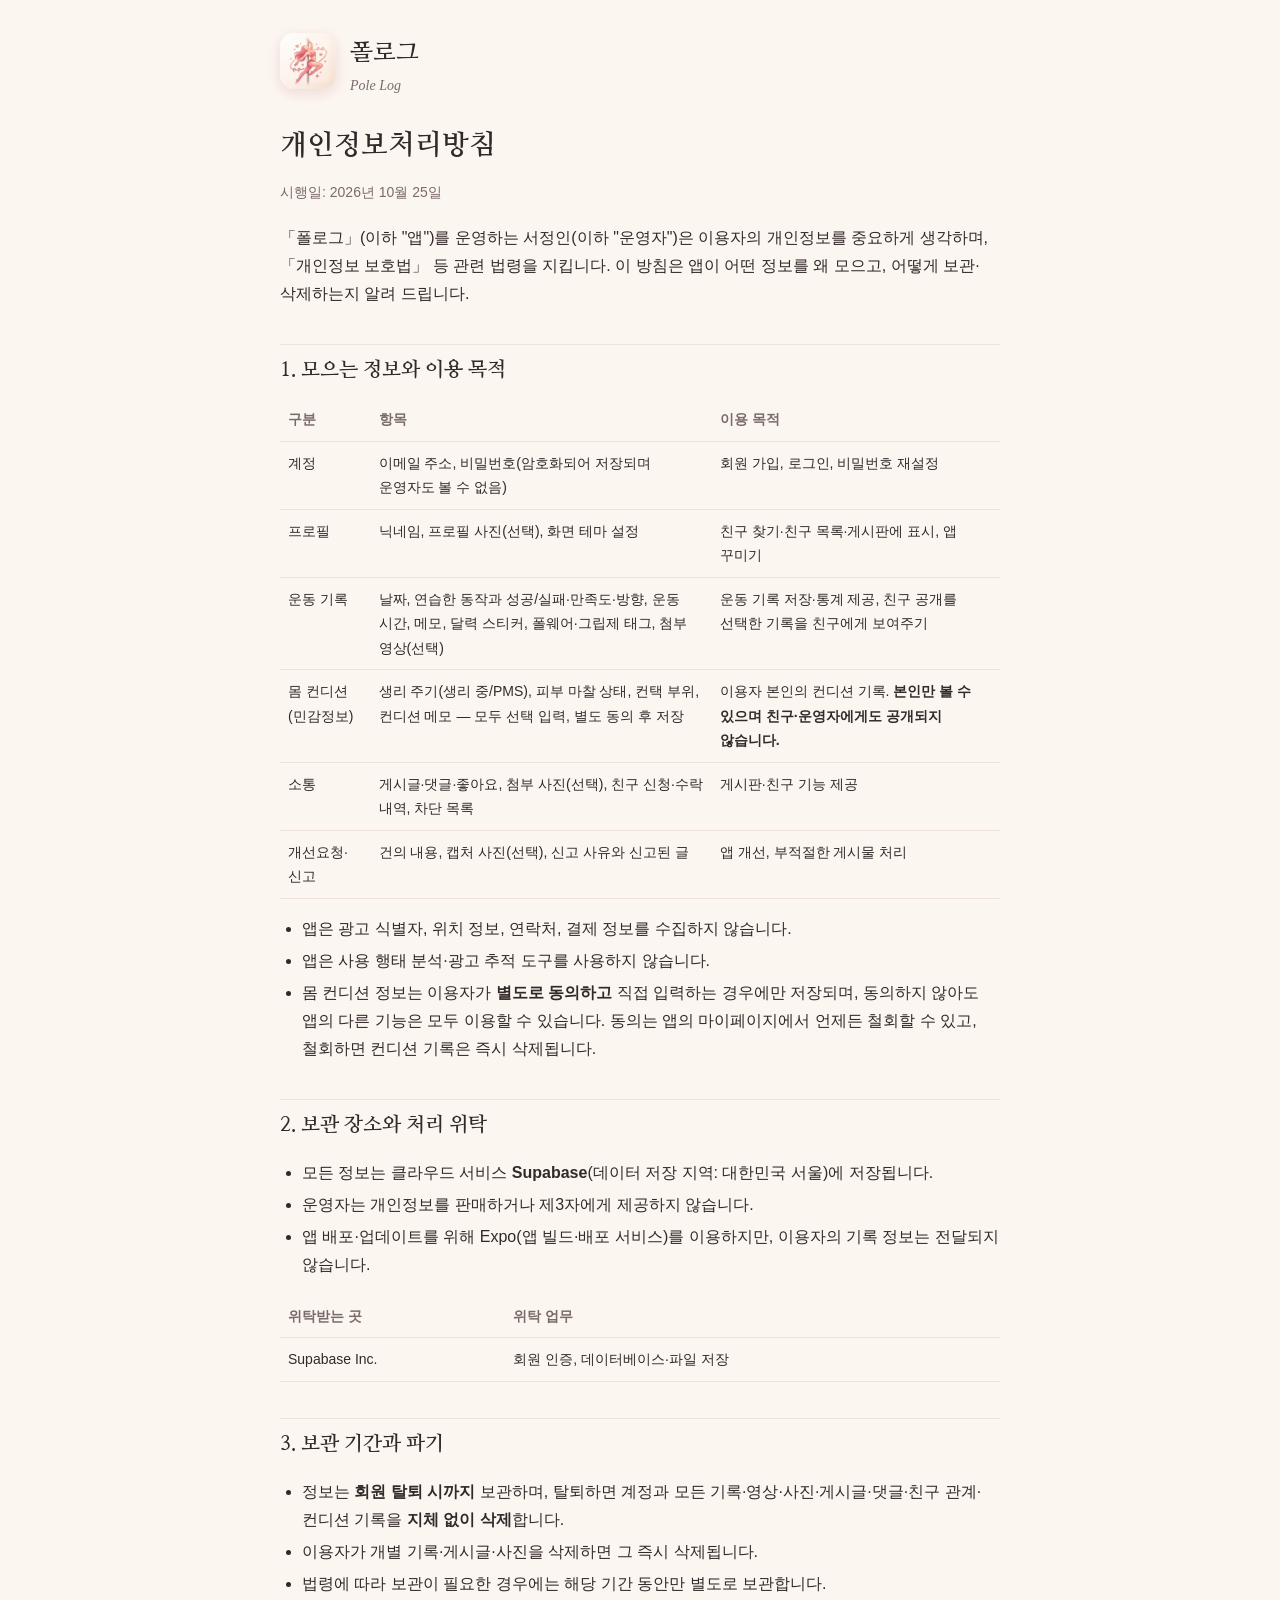
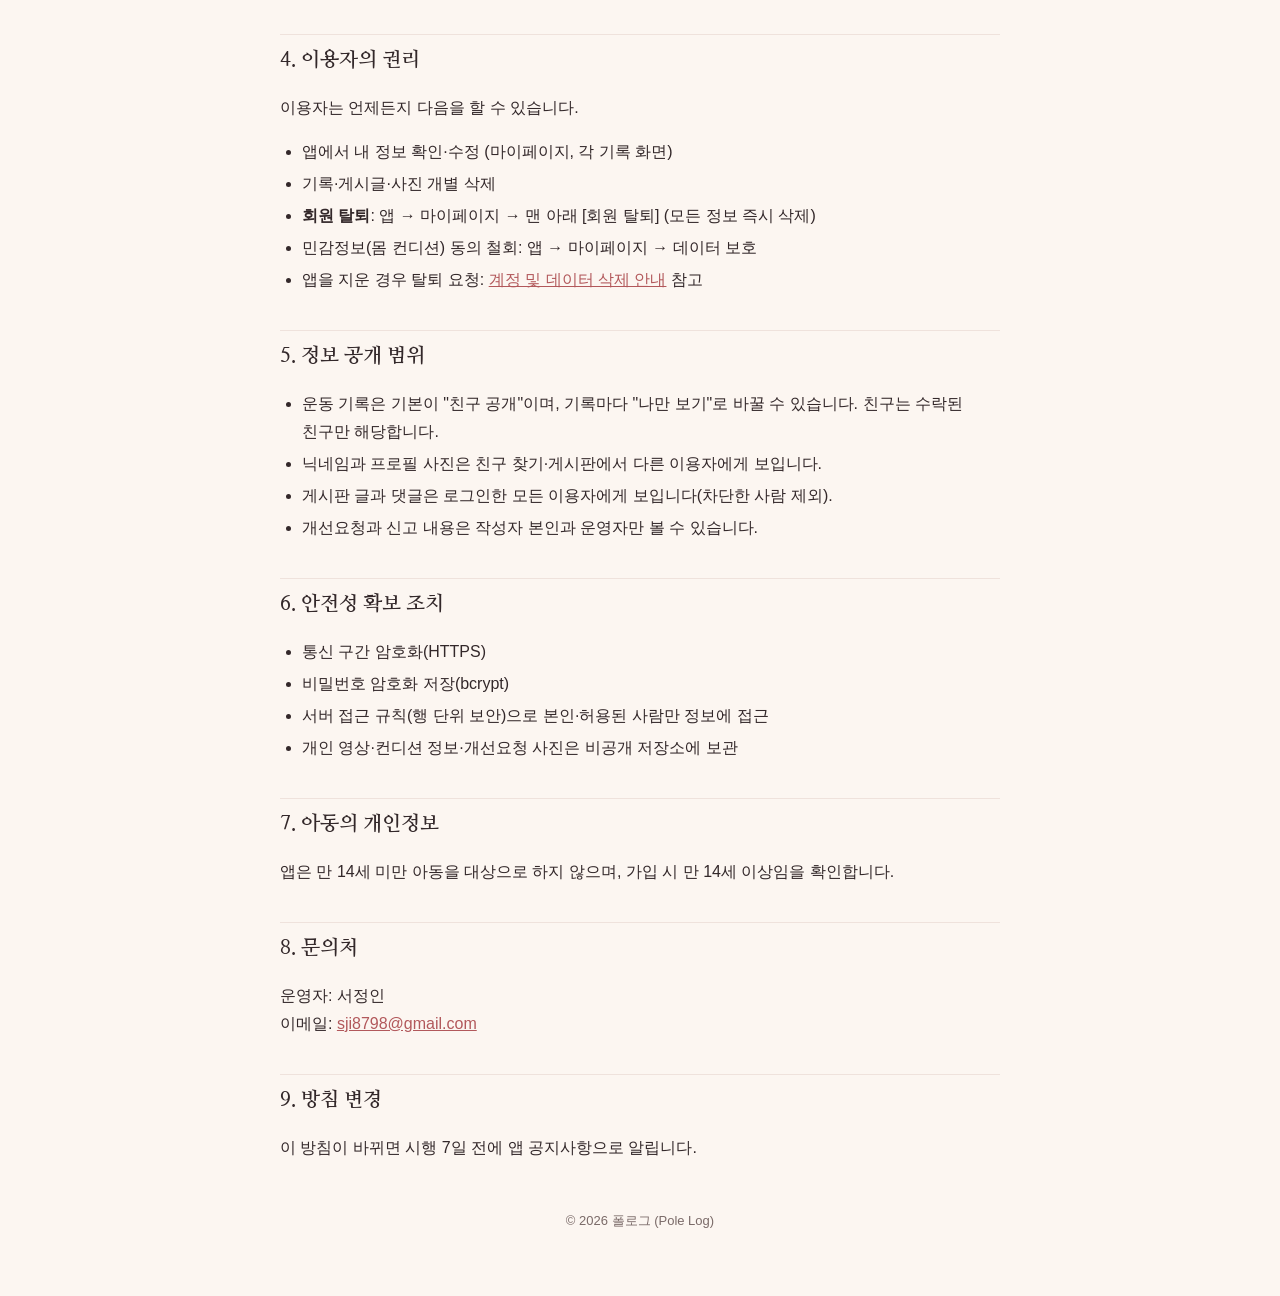
==== privacy/index.html @ 370b855e "폴로그 개인정보처리방침·계정 삭제 안내 페이지" ====
<!doctype html>
<html lang="ko">
<head>
  <meta charset="utf-8">
  <meta name="viewport" content="width=device-width, initial-scale=1">
  <title>폴로그 개인정보처리방침</title>
  <link rel="icon" href="../favicon.png">
  <link rel="preconnect" href="https://fonts.googleapis.com">
  <link href="https://fonts.googleapis.com/css2?family=Nanum+Myeongjo:wght@400;700&display=swap" rel="stylesheet">
  <link rel="stylesheet" href="../style.css">
</head>
<body>
  <div class="wrap">
    <header>
      <a href="../"><img src="../icon.png" alt="폴로그 아이콘"></a>
      <a href="../" class="brand">폴로그<small>Pole Log</small></a>
    </header>

    <h1>개인정보처리방침</h1>
    <p class="meta">시행일: 2026년 10월 25일</p>

    <p>「폴로그」(이하 "앱")를 운영하는 서정인(이하 "운영자")은 이용자의 개인정보를 중요하게 생각하며, 「개인정보 보호법」 등 관련 법령을 지킵니다. 이 방침은 앱이 어떤 정보를 왜 모으고, 어떻게 보관·삭제하는지 알려 드립니다.</p>

    <h2>1. 모으는 정보와 이용 목적</h2>
    <table>
      <tr><th>구분</th><th>항목</th><th>이용 목적</th></tr>
      <tr><td>계정</td><td>이메일 주소, 비밀번호(암호화되어 저장되며 운영자도 볼 수 없음)</td><td>회원 가입, 로그인, 비밀번호 재설정</td></tr>
      <tr><td>프로필</td><td>닉네임, 프로필 사진(선택), 화면 테마 설정</td><td>친구 찾기·친구 목록·게시판에 표시, 앱 꾸미기</td></tr>
      <tr><td>운동 기록</td><td>날짜, 연습한 동작과 성공/실패·만족도·방향, 운동 시간, 메모, 달력 스티커, 폴웨어·그립제 태그, 첨부 영상(선택)</td><td>운동 기록 저장·통계 제공, 친구 공개를 선택한 기록을 친구에게 보여주기</td></tr>
      <tr><td>몸 컨디션<br>(민감정보)</td><td>생리 주기(생리 중/PMS), 피부 마찰 상태, 컨택 부위, 컨디션 메모 — 모두 선택 입력, 별도 동의 후 저장</td><td>이용자 본인의 컨디션 기록. <strong>본인만 볼 수 있으며 친구·운영자에게도 공개되지 않습니다.</strong></td></tr>
      <tr><td>소통</td><td>게시글·댓글·좋아요, 첨부 사진(선택), 친구 신청·수락 내역, 차단 목록</td><td>게시판·친구 기능 제공</td></tr>
      <tr><td>개선요청·신고</td><td>건의 내용, 캡처 사진(선택), 신고 사유와 신고된 글</td><td>앱 개선, 부적절한 게시물 처리</td></tr>
    </table>
    <ul>
      <li>앱은 광고 식별자, 위치 정보, 연락처, 결제 정보를 수집하지 않습니다.</li>
      <li>앱은 사용 행태 분석·광고 추적 도구를 사용하지 않습니다.</li>
      <li>몸 컨디션 정보는 이용자가 <strong>별도로 동의하고</strong> 직접 입력하는 경우에만 저장되며, 동의하지 않아도 앱의 다른 기능은 모두 이용할 수 있습니다. 동의는 앱의 마이페이지에서 언제든 철회할 수 있고, 철회하면 컨디션 기록은 즉시 삭제됩니다.</li>
    </ul>

    <h2>2. 보관 장소와 처리 위탁</h2>
    <ul>
      <li>모든 정보는 클라우드 서비스 <strong>Supabase</strong>(데이터 저장 지역: 대한민국 서울)에 저장됩니다.</li>
      <li>운영자는 개인정보를 판매하거나 제3자에게 제공하지 않습니다.</li>
      <li>앱 배포·업데이트를 위해 Expo(앱 빌드·배포 서비스)를 이용하지만, 이용자의 기록 정보는 전달되지 않습니다.</li>
    </ul>
    <table>
      <tr><th>위탁받는 곳</th><th>위탁 업무</th></tr>
      <tr><td>Supabase Inc.</td><td>회원 인증, 데이터베이스·파일 저장</td></tr>
    </table>

    <h2>3. 보관 기간과 파기</h2>
    <ul>
      <li>정보는 <strong>회원 탈퇴 시까지</strong> 보관하며, 탈퇴하면 계정과 모든 기록·영상·사진·게시글·댓글·친구 관계·컨디션 기록을 <strong>지체 없이 삭제</strong>합니다.</li>
      <li>이용자가 개별 기록·게시글·사진을 삭제하면 그 즉시 삭제됩니다.</li>
      <li>법령에 따라 보관이 필요한 경우에는 해당 기간 동안만 별도로 보관합니다.</li>
    </ul>

    <h2>4. 이용자의 권리</h2>
    <p>이용자는 언제든지 다음을 할 수 있습니다.</p>
    <ul>
      <li>앱에서 내 정보 확인·수정 (마이페이지, 각 기록 화면)</li>
      <li>기록·게시글·사진 개별 삭제</li>
      <li><strong>회원 탈퇴</strong>: 앱 → 마이페이지 → 맨 아래 [회원 탈퇴] (모든 정보 즉시 삭제)</li>
      <li>민감정보(몸 컨디션) 동의 철회: 앱 → 마이페이지 → 데이터 보호</li>
      <li>앱을 지운 경우 탈퇴 요청: <a href="../delete-account/">계정 및 데이터 삭제 안내</a> 참고</li>
    </ul>

    <h2>5. 정보 공개 범위</h2>
    <ul>
      <li>운동 기록은 기본이 "친구 공개"이며, 기록마다 "나만 보기"로 바꿀 수 있습니다. 친구는 수락된 친구만 해당합니다.</li>
      <li>닉네임과 프로필 사진은 친구 찾기·게시판에서 다른 이용자에게 보입니다.</li>
      <li>게시판 글과 댓글은 로그인한 모든 이용자에게 보입니다(차단한 사람 제외).</li>
      <li>개선요청과 신고 내용은 작성자 본인과 운영자만 볼 수 있습니다.</li>
    </ul>

    <h2>6. 안전성 확보 조치</h2>
    <ul>
      <li>통신 구간 암호화(HTTPS)</li>
      <li>비밀번호 암호화 저장(bcrypt)</li>
      <li>서버 접근 규칙(행 단위 보안)으로 본인·허용된 사람만 정보에 접근</li>
      <li>개인 영상·컨디션 정보·개선요청 사진은 비공개 저장소에 보관</li>
    </ul>

    <h2>7. 아동의 개인정보</h2>
    <p>앱은 만 14세 미만 아동을 대상으로 하지 않으며, 가입 시 만 14세 이상임을 확인합니다.</p>

    <h2>8. 문의처</h2>
    <p>운영자: 서정인<br>이메일: <a href="mailto:sji8798@gmail.com">sji8798@gmail.com</a></p>

    <h2>9. 방침 변경</h2>
    <p>이 방침이 바뀌면 시행 7일 전에 앱 공지사항으로 알립니다.</p>

    <footer>© 2026 폴로그 (Pole Log)</footer>
  </div>
</body>
</html>
---- style.css ----
/* 폴로그 정책 페이지 공통 스타일 — 앱의 로즈·아이보리 톤 */
:root {
  --bg: #fcf6f1;
  --card: #ffffff;
  --text: #33282a;
  --sub: #7a6a68;
  --accent: #b2585b;
  --soft: #f7e6e3;
  --line: #efe2dc;
}
@media (prefers-color-scheme: dark) {
  :root {
    --bg: #1b1516;
    --card: #251d1e;
    --text: #f4ecea;
    --sub: #b8a9a6;
    --accent: #e8a6a7;
    --soft: #3a2829;
    --line: #3a2e2e;
  }
}
* { box-sizing: border-box; }
body {
  margin: 0;
  background: var(--bg);
  color: var(--text);
  font-family: -apple-system, BlinkMacSystemFont, "Apple SD Gothic Neo", "Noto Sans KR", "Malgun Gothic", sans-serif;
  line-height: 1.75;
  font-size: 16px;
  word-break: keep-all;
}
.wrap { max-width: 760px; margin: 0 auto; padding: 32px 20px 64px; }
header { display: flex; align-items: center; gap: 14px; margin-bottom: 28px; }
header img { width: 56px; height: 56px; border-radius: 14px; box-shadow: 0 4px 14px rgba(178, 88, 91, 0.18); }
header a { color: inherit; text-decoration: none; }
.brand { font-family: "Nanum Myeongjo", serif; font-size: 24px; font-weight: 700; }
.brand small { display: block; font-family: Georgia, serif; font-style: italic; font-weight: 400; font-size: 14px; color: var(--sub); }
h1 { font-family: "Nanum Myeongjo", serif; font-size: 28px; line-height: 1.4; margin: 0 0 6px; }
h2 { font-family: "Nanum Myeongjo", serif; font-size: 20px; margin: 36px 0 10px; padding-top: 8px; border-top: 1px solid var(--line); }
.meta { color: var(--sub); font-size: 14px; margin-bottom: 20px; }
.card { background: var(--card); border: 1px solid var(--line); border-radius: 20px; padding: 22px 22px 8px; margin: 18px 0; }
.note { background: var(--soft); border-radius: 14px; padding: 14px 16px; margin: 14px 0; }
table { width: 100%; border-collapse: collapse; font-size: 14px; margin: 10px 0 16px; }
th, td { text-align: left; vertical-align: top; padding: 9px 8px; border-bottom: 1px solid var(--line); }
th { color: var(--sub); font-weight: 600; white-space: nowrap; }
ul, ol { padding-left: 22px; }
li { margin: 4px 0; }
a { color: var(--accent); }
.links a { display: block; background: var(--card); border: 1px solid var(--line); border-radius: 16px; padding: 16px 18px; margin: 10px 0; text-decoration: none; color: var(--text); font-weight: 600; }
.links a span { display: block; color: var(--sub); font-weight: 400; font-size: 14px; }
footer { margin-top: 48px; color: var(--sub); font-size: 13px; text-align: center; }
@media (max-width: 480px) { th { white-space: normal; } }
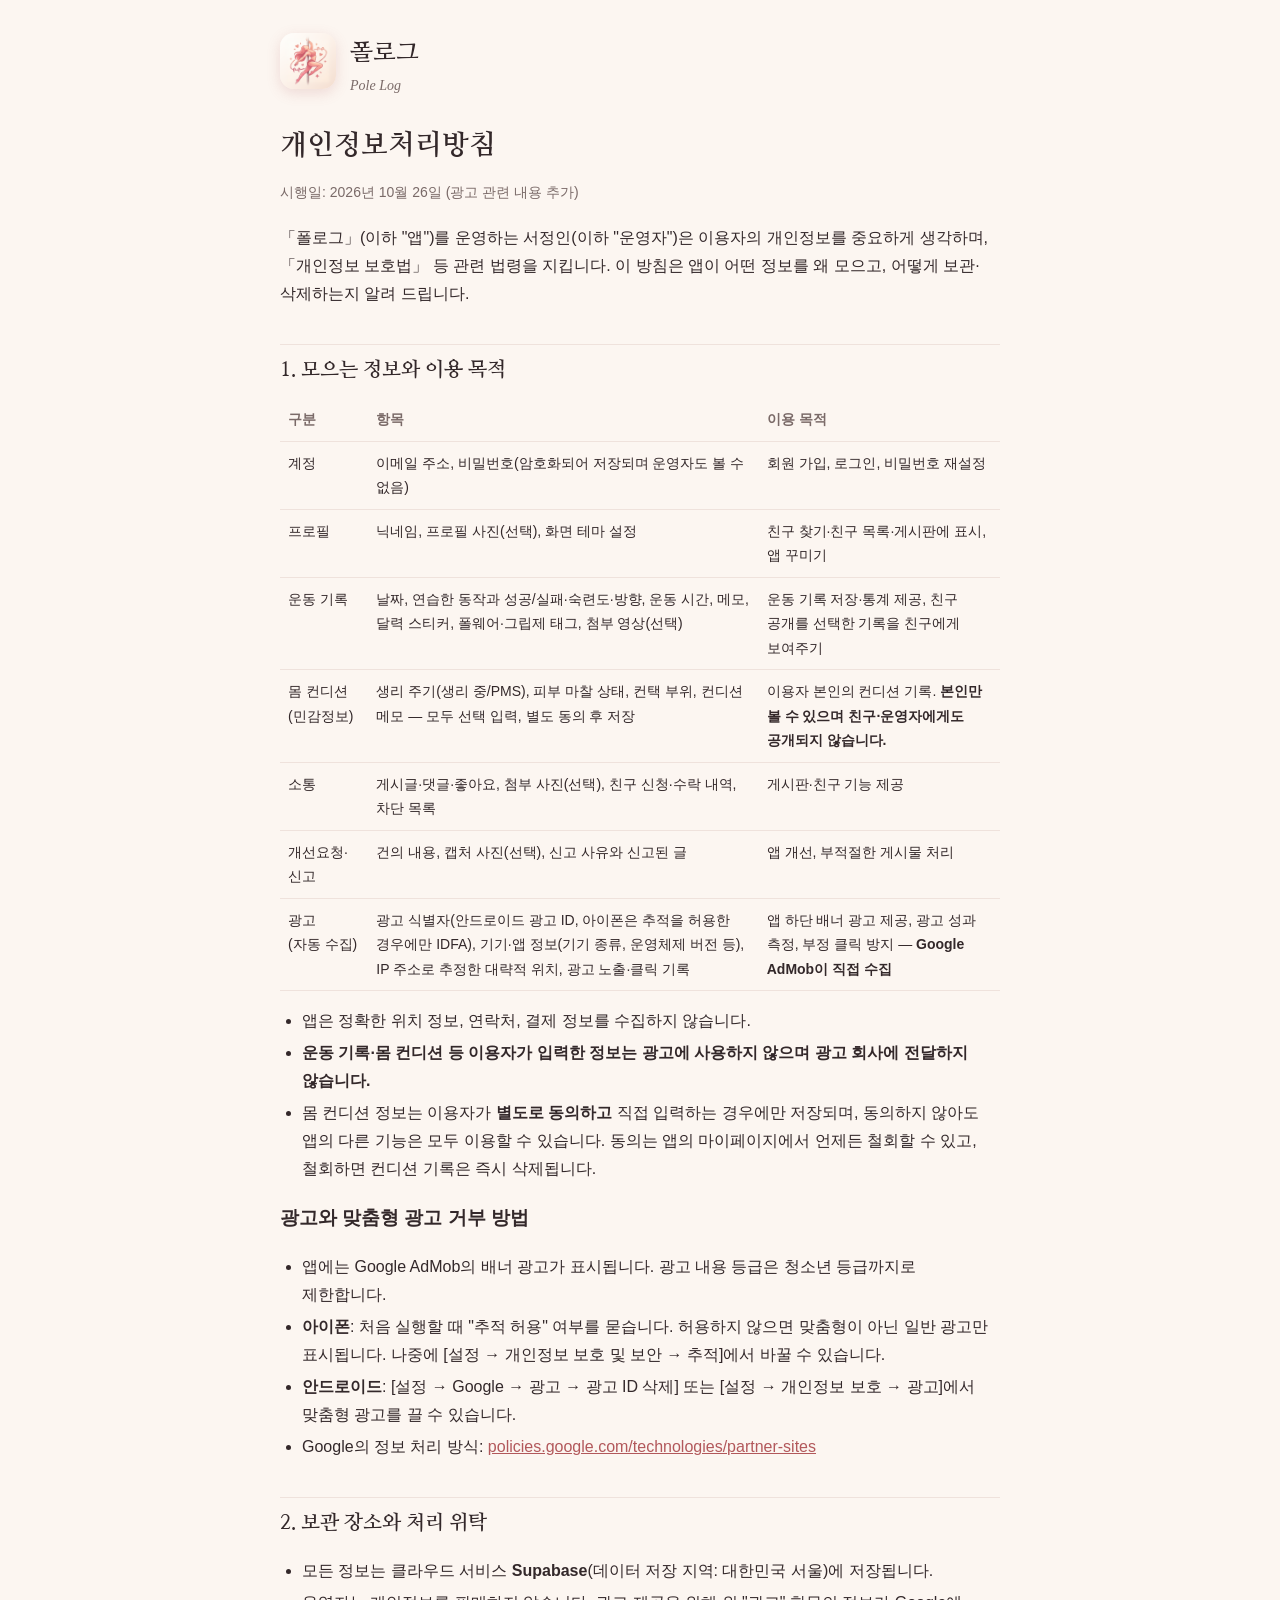
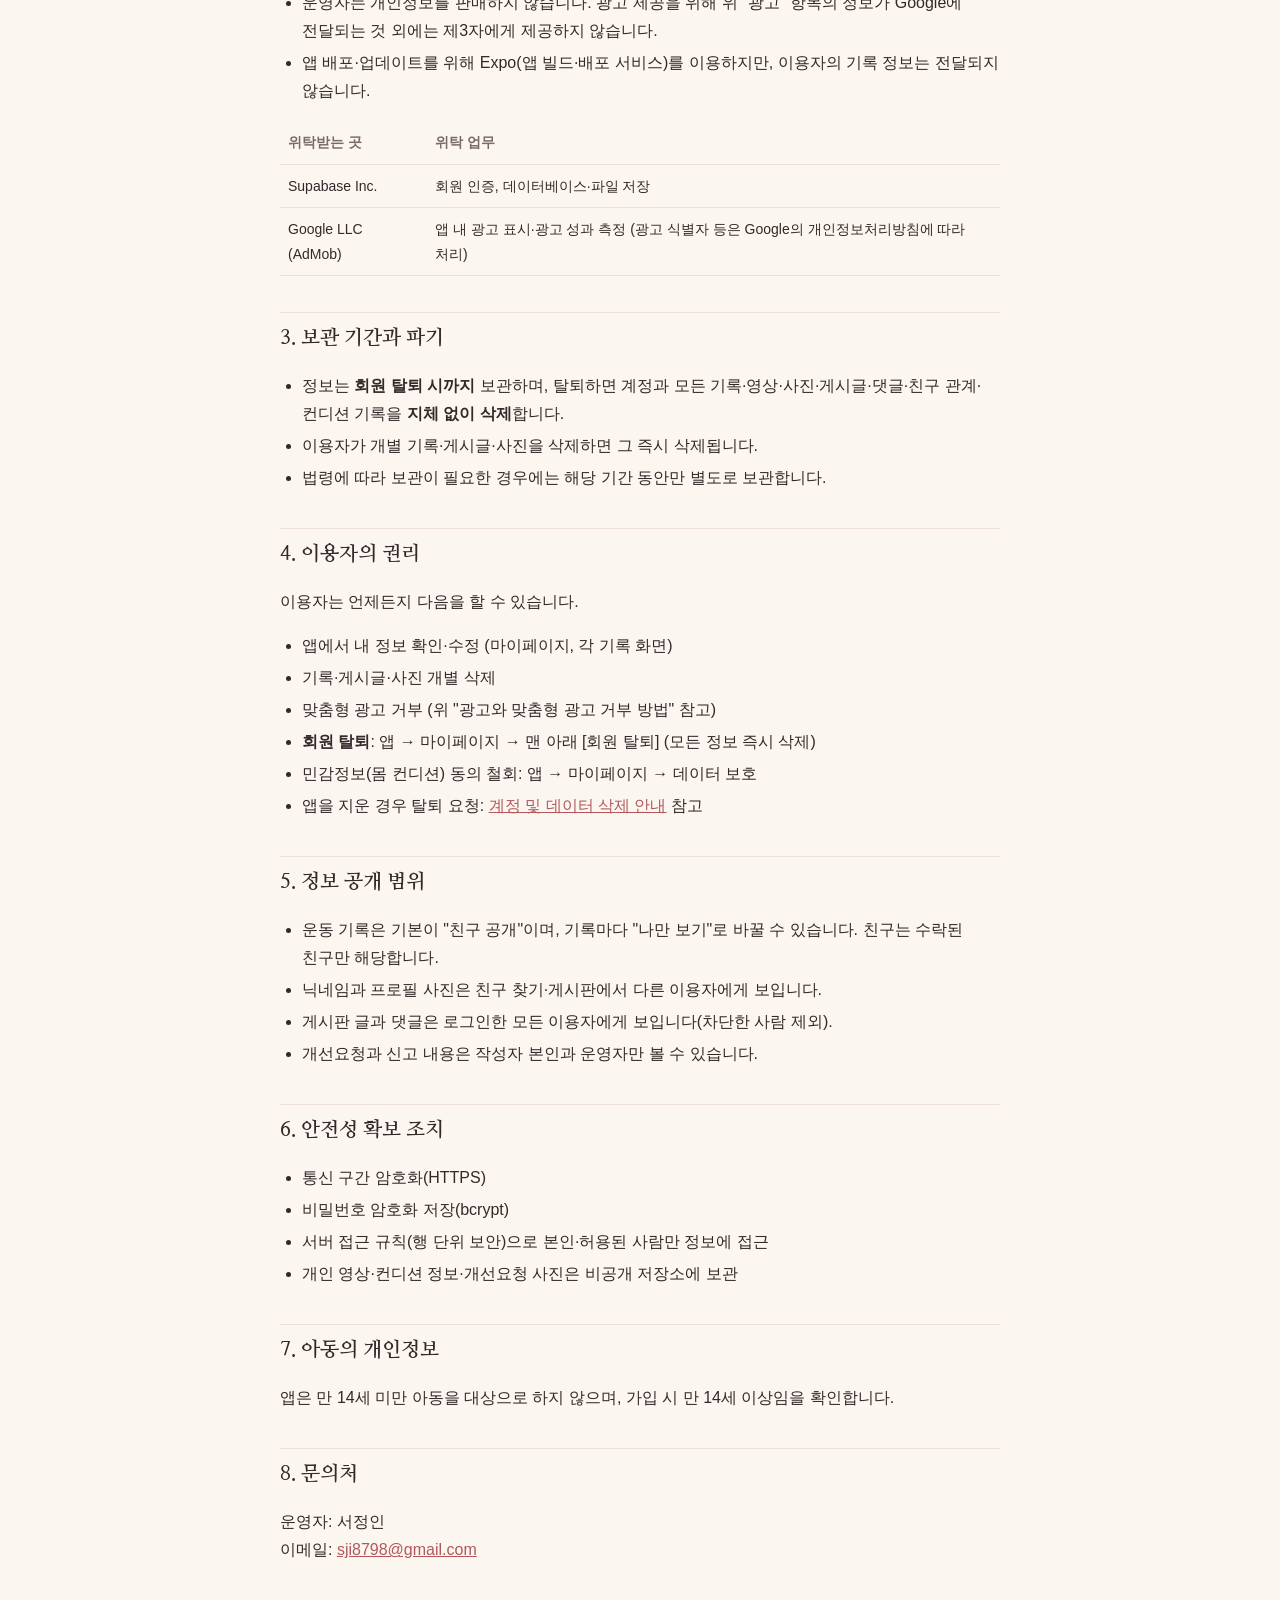
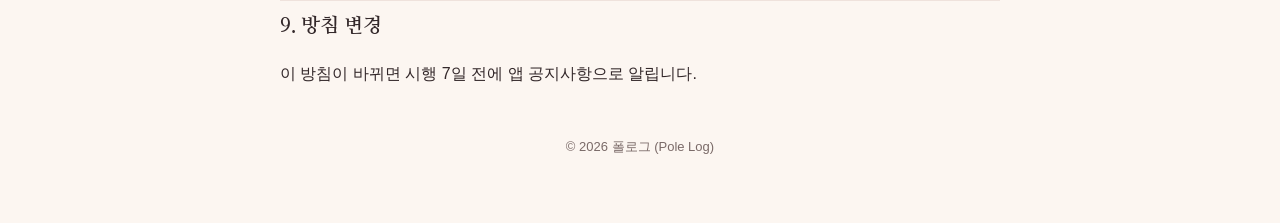
==== commit 3723e381: "개인정보처리방침: 광고(Google AdMob) 내용 추가 (시행일 2026-10-26) - 광고 자동 수집 항목, 맞춤형 광고 거부 방법, Google AdMob 위탁 추가 - " ====
--- a/privacy/index.html
+++ b/privacy/index.html
@@ -17,7 +17,7 @@
     </header>
 
     <h1>개인정보처리방침</h1>
-    <p class="meta">시행일: 2026년 10월 25일</p>
+    <p class="meta">시행일: 2026년 10월 26일 (광고 관련 내용 추가)</p>
 
     <p>「폴로그」(이하 "앱")를 운영하는 서정인(이하 "운영자")은 이용자의 개인정보를 중요하게 생각하며, 「개인정보 보호법」 등 관련 법령을 지킵니다. 이 방침은 앱이 어떤 정보를 왜 모으고, 어떻게 보관·삭제하는지 알려 드립니다.</p>
 
@@ -26,26 +26,36 @@
       <tr><th>구분</th><th>항목</th><th>이용 목적</th></tr>
       <tr><td>계정</td><td>이메일 주소, 비밀번호(암호화되어 저장되며 운영자도 볼 수 없음)</td><td>회원 가입, 로그인, 비밀번호 재설정</td></tr>
       <tr><td>프로필</td><td>닉네임, 프로필 사진(선택), 화면 테마 설정</td><td>친구 찾기·친구 목록·게시판에 표시, 앱 꾸미기</td></tr>
-      <tr><td>운동 기록</td><td>날짜, 연습한 동작과 성공/실패·만족도·방향, 운동 시간, 메모, 달력 스티커, 폴웨어·그립제 태그, 첨부 영상(선택)</td><td>운동 기록 저장·통계 제공, 친구 공개를 선택한 기록을 친구에게 보여주기</td></tr>
+      <tr><td>운동 기록</td><td>날짜, 연습한 동작과 성공/실패·숙련도·방향, 운동 시간, 메모, 달력 스티커, 폴웨어·그립제 태그, 첨부 영상(선택)</td><td>운동 기록 저장·통계 제공, 친구 공개를 선택한 기록을 친구에게 보여주기</td></tr>
       <tr><td>몸 컨디션<br>(민감정보)</td><td>생리 주기(생리 중/PMS), 피부 마찰 상태, 컨택 부위, 컨디션 메모 — 모두 선택 입력, 별도 동의 후 저장</td><td>이용자 본인의 컨디션 기록. <strong>본인만 볼 수 있으며 친구·운영자에게도 공개되지 않습니다.</strong></td></tr>
       <tr><td>소통</td><td>게시글·댓글·좋아요, 첨부 사진(선택), 친구 신청·수락 내역, 차단 목록</td><td>게시판·친구 기능 제공</td></tr>
       <tr><td>개선요청·신고</td><td>건의 내용, 캡처 사진(선택), 신고 사유와 신고된 글</td><td>앱 개선, 부적절한 게시물 처리</td></tr>
+      <tr><td>광고<br>(자동 수집)</td><td>광고 식별자(안드로이드 광고 ID, 아이폰은 추적을 허용한 경우에만 IDFA), 기기·앱 정보(기기 종류, 운영체제 버전 등), IP 주소로 추정한 대략적 위치, 광고 노출·클릭 기록</td><td>앱 하단 배너 광고 제공, 광고 성과 측정, 부정 클릭 방지 — <strong>Google AdMob이 직접 수집</strong></td></tr>
     </table>
     <ul>
-      <li>앱은 광고 식별자, 위치 정보, 연락처, 결제 정보를 수집하지 않습니다.</li>
-      <li>앱은 사용 행태 분석·광고 추적 도구를 사용하지 않습니다.</li>
+      <li>앱은 정확한 위치 정보, 연락처, 결제 정보를 수집하지 않습니다.</li>
+      <li><strong>운동 기록·몸 컨디션 등 이용자가 입력한 정보는 광고에 사용하지 않으며 광고 회사에 전달하지 않습니다.</strong></li>
       <li>몸 컨디션 정보는 이용자가 <strong>별도로 동의하고</strong> 직접 입력하는 경우에만 저장되며, 동의하지 않아도 앱의 다른 기능은 모두 이용할 수 있습니다. 동의는 앱의 마이페이지에서 언제든 철회할 수 있고, 철회하면 컨디션 기록은 즉시 삭제됩니다.</li>
+    </ul>
+
+    <h3>광고와 맞춤형 광고 거부 방법</h3>
+    <ul>
+      <li>앱에는 Google AdMob의 배너 광고가 표시됩니다. 광고 내용 등급은 청소년 등급까지로 제한합니다.</li>
+      <li><strong>아이폰</strong>: 처음 실행할 때 "추적 허용" 여부를 묻습니다. 허용하지 않으면 맞춤형이 아닌 일반 광고만 표시됩니다. 나중에 [설정 → 개인정보 보호 및 보안 → 추적]에서 바꿀 수 있습니다.</li>
+      <li><strong>안드로이드</strong>: [설정 → Google → 광고 → 광고 ID 삭제] 또는 [설정 → 개인정보 보호 → 광고]에서 맞춤형 광고를 끌 수 있습니다.</li>
+      <li>Google의 정보 처리 방식: <a href="https://policies.google.com/technologies/partner-sites">policies.google.com/technologies/partner-sites</a></li>
     </ul>
 
     <h2>2. 보관 장소와 처리 위탁</h2>
     <ul>
       <li>모든 정보는 클라우드 서비스 <strong>Supabase</strong>(데이터 저장 지역: 대한민국 서울)에 저장됩니다.</li>
-      <li>운영자는 개인정보를 판매하거나 제3자에게 제공하지 않습니다.</li>
+      <li>운영자는 개인정보를 판매하지 않습니다. 광고 제공을 위해 위 "광고" 항목의 정보가 Google에 전달되는 것 외에는 제3자에게 제공하지 않습니다.</li>
       <li>앱 배포·업데이트를 위해 Expo(앱 빌드·배포 서비스)를 이용하지만, 이용자의 기록 정보는 전달되지 않습니다.</li>
     </ul>
     <table>
       <tr><th>위탁받는 곳</th><th>위탁 업무</th></tr>
       <tr><td>Supabase Inc.</td><td>회원 인증, 데이터베이스·파일 저장</td></tr>
+      <tr><td>Google LLC (AdMob)</td><td>앱 내 광고 표시·광고 성과 측정 (광고 식별자 등은 Google의 개인정보처리방침에 따라 처리)</td></tr>
     </table>
 
     <h2>3. 보관 기간과 파기</h2>
@@ -60,6 +70,7 @@
     <ul>
       <li>앱에서 내 정보 확인·수정 (마이페이지, 각 기록 화면)</li>
       <li>기록·게시글·사진 개별 삭제</li>
+      <li>맞춤형 광고 거부 (위 "광고와 맞춤형 광고 거부 방법" 참고)</li>
       <li><strong>회원 탈퇴</strong>: 앱 → 마이페이지 → 맨 아래 [회원 탈퇴] (모든 정보 즉시 삭제)</li>
       <li>민감정보(몸 컨디션) 동의 철회: 앱 → 마이페이지 → 데이터 보호</li>
       <li>앱을 지운 경우 탈퇴 요청: <a href="../delete-account/">계정 및 데이터 삭제 안내</a> 참고</li>
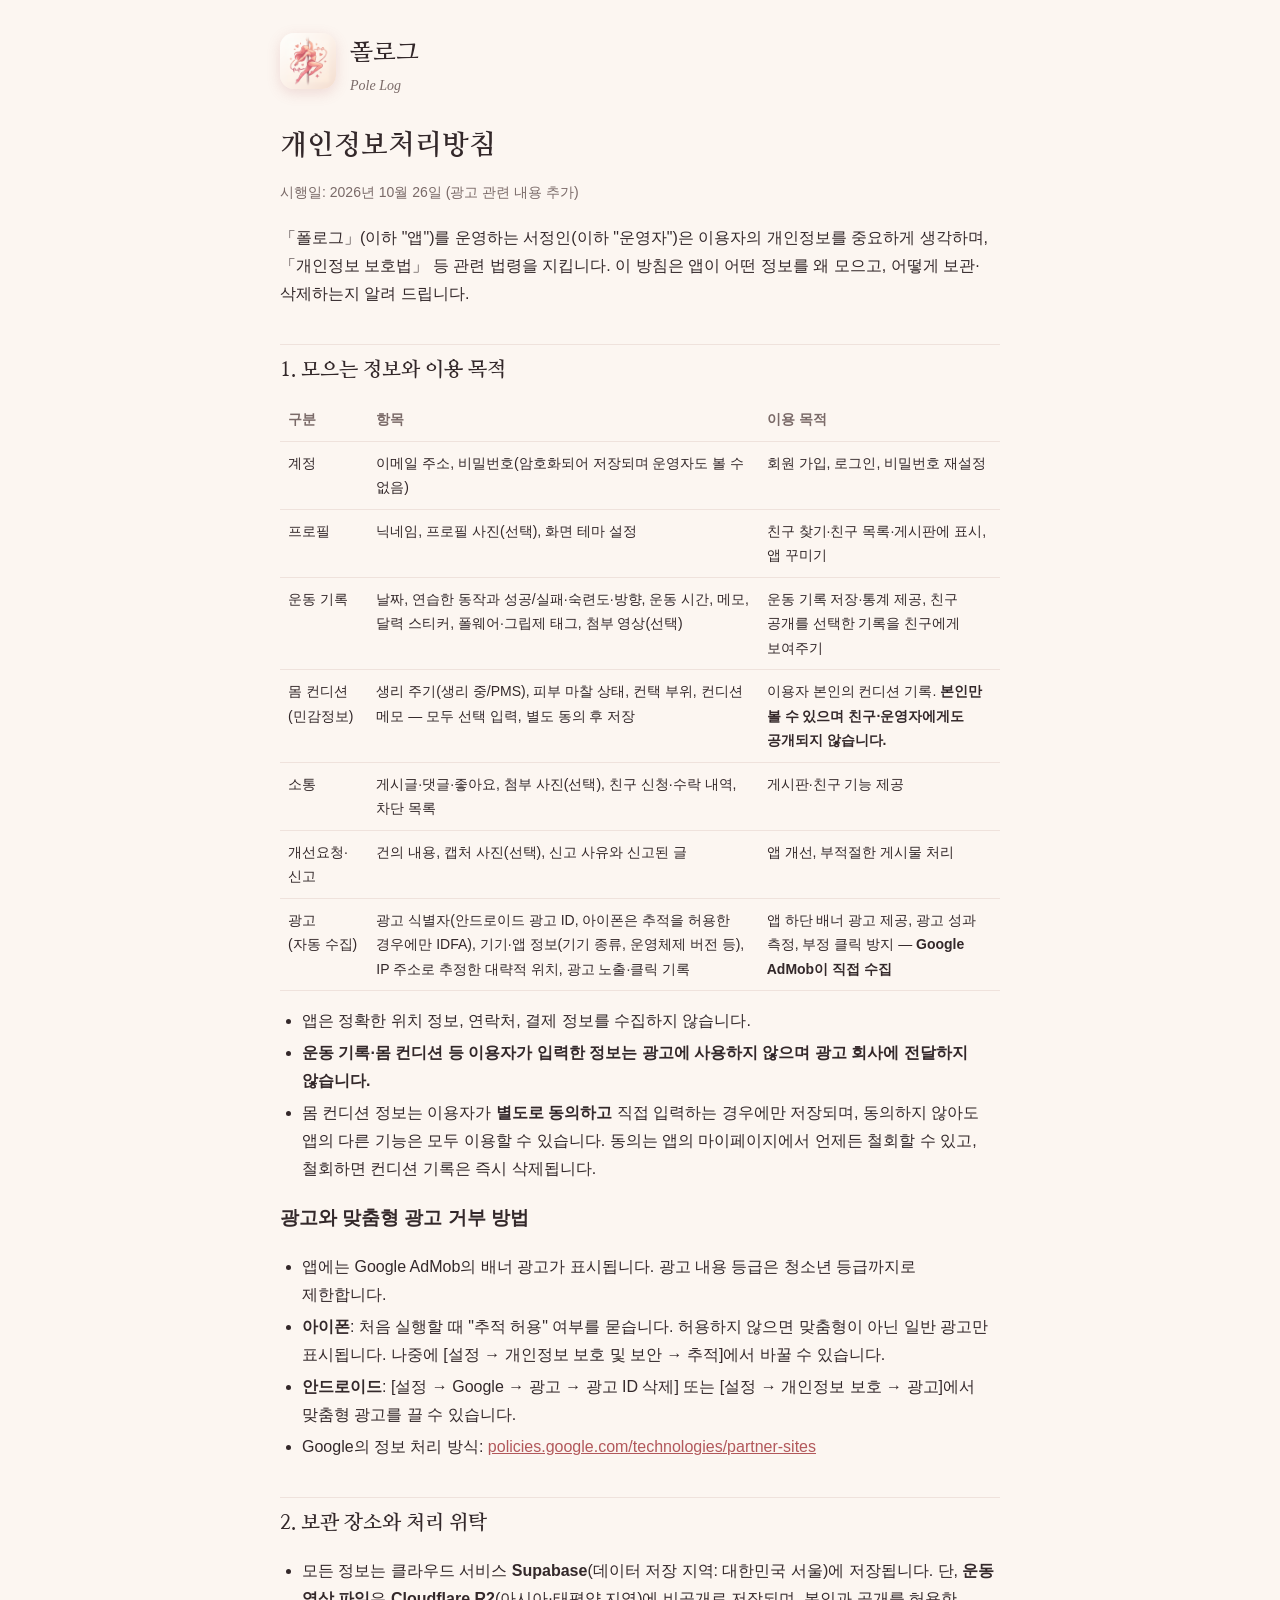
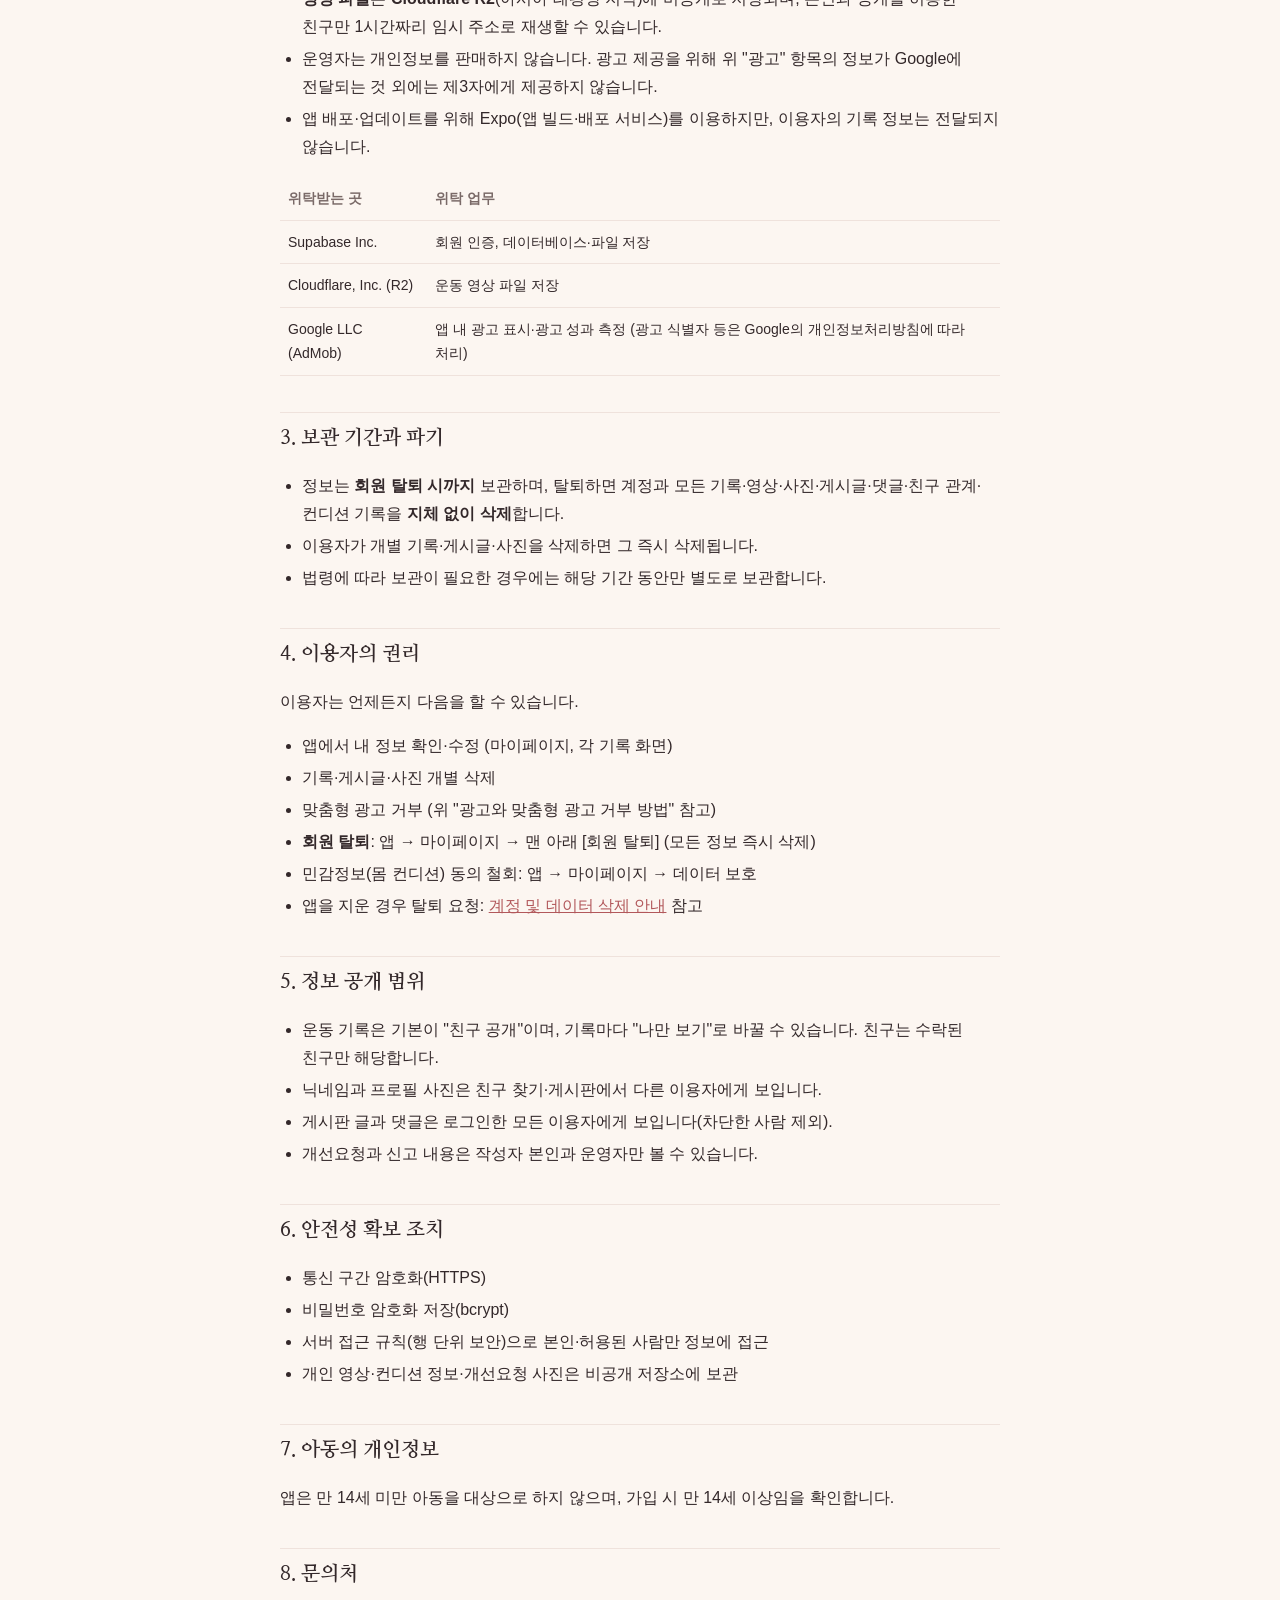
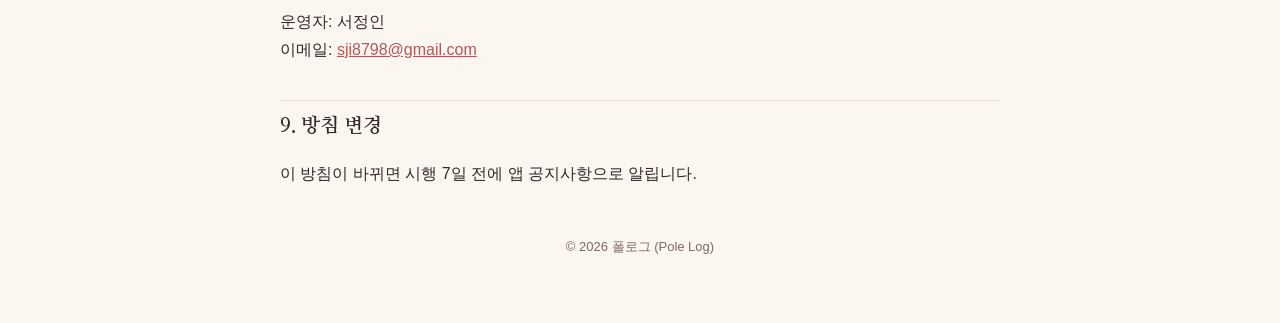
==== commit 89f0d244: "개인정보처리방침: 운동 영상 저장소 Cloudflare R2 추가 Co-Authored-By: Claude Opus 5.5 <noreply@anthropic.com>" ====
--- a/privacy/index.html
+++ b/privacy/index.html
@@ -48,13 +48,14 @@
 
     <h2>2. 보관 장소와 처리 위탁</h2>
     <ul>
-      <li>모든 정보는 클라우드 서비스 <strong>Supabase</strong>(데이터 저장 지역: 대한민국 서울)에 저장됩니다.</li>
+      <li>모든 정보는 클라우드 서비스 <strong>Supabase</strong>(데이터 저장 지역: 대한민국 서울)에 저장됩니다. 단, <strong>운동 영상 파일</strong>은 <strong>Cloudflare R2</strong>(아시아·태평양 지역)에 비공개로 저장되며, 본인과 공개를 허용한 친구만 1시간짜리 임시 주소로 재생할 수 있습니다.</li>
       <li>운영자는 개인정보를 판매하지 않습니다. 광고 제공을 위해 위 "광고" 항목의 정보가 Google에 전달되는 것 외에는 제3자에게 제공하지 않습니다.</li>
       <li>앱 배포·업데이트를 위해 Expo(앱 빌드·배포 서비스)를 이용하지만, 이용자의 기록 정보는 전달되지 않습니다.</li>
     </ul>
     <table>
       <tr><th>위탁받는 곳</th><th>위탁 업무</th></tr>
       <tr><td>Supabase Inc.</td><td>회원 인증, 데이터베이스·파일 저장</td></tr>
+      <tr><td>Cloudflare, Inc. (R2)</td><td>운동 영상 파일 저장</td></tr>
       <tr><td>Google LLC (AdMob)</td><td>앱 내 광고 표시·광고 성과 측정 (광고 식별자 등은 Google의 개인정보처리방침에 따라 처리)</td></tr>
     </table>
 
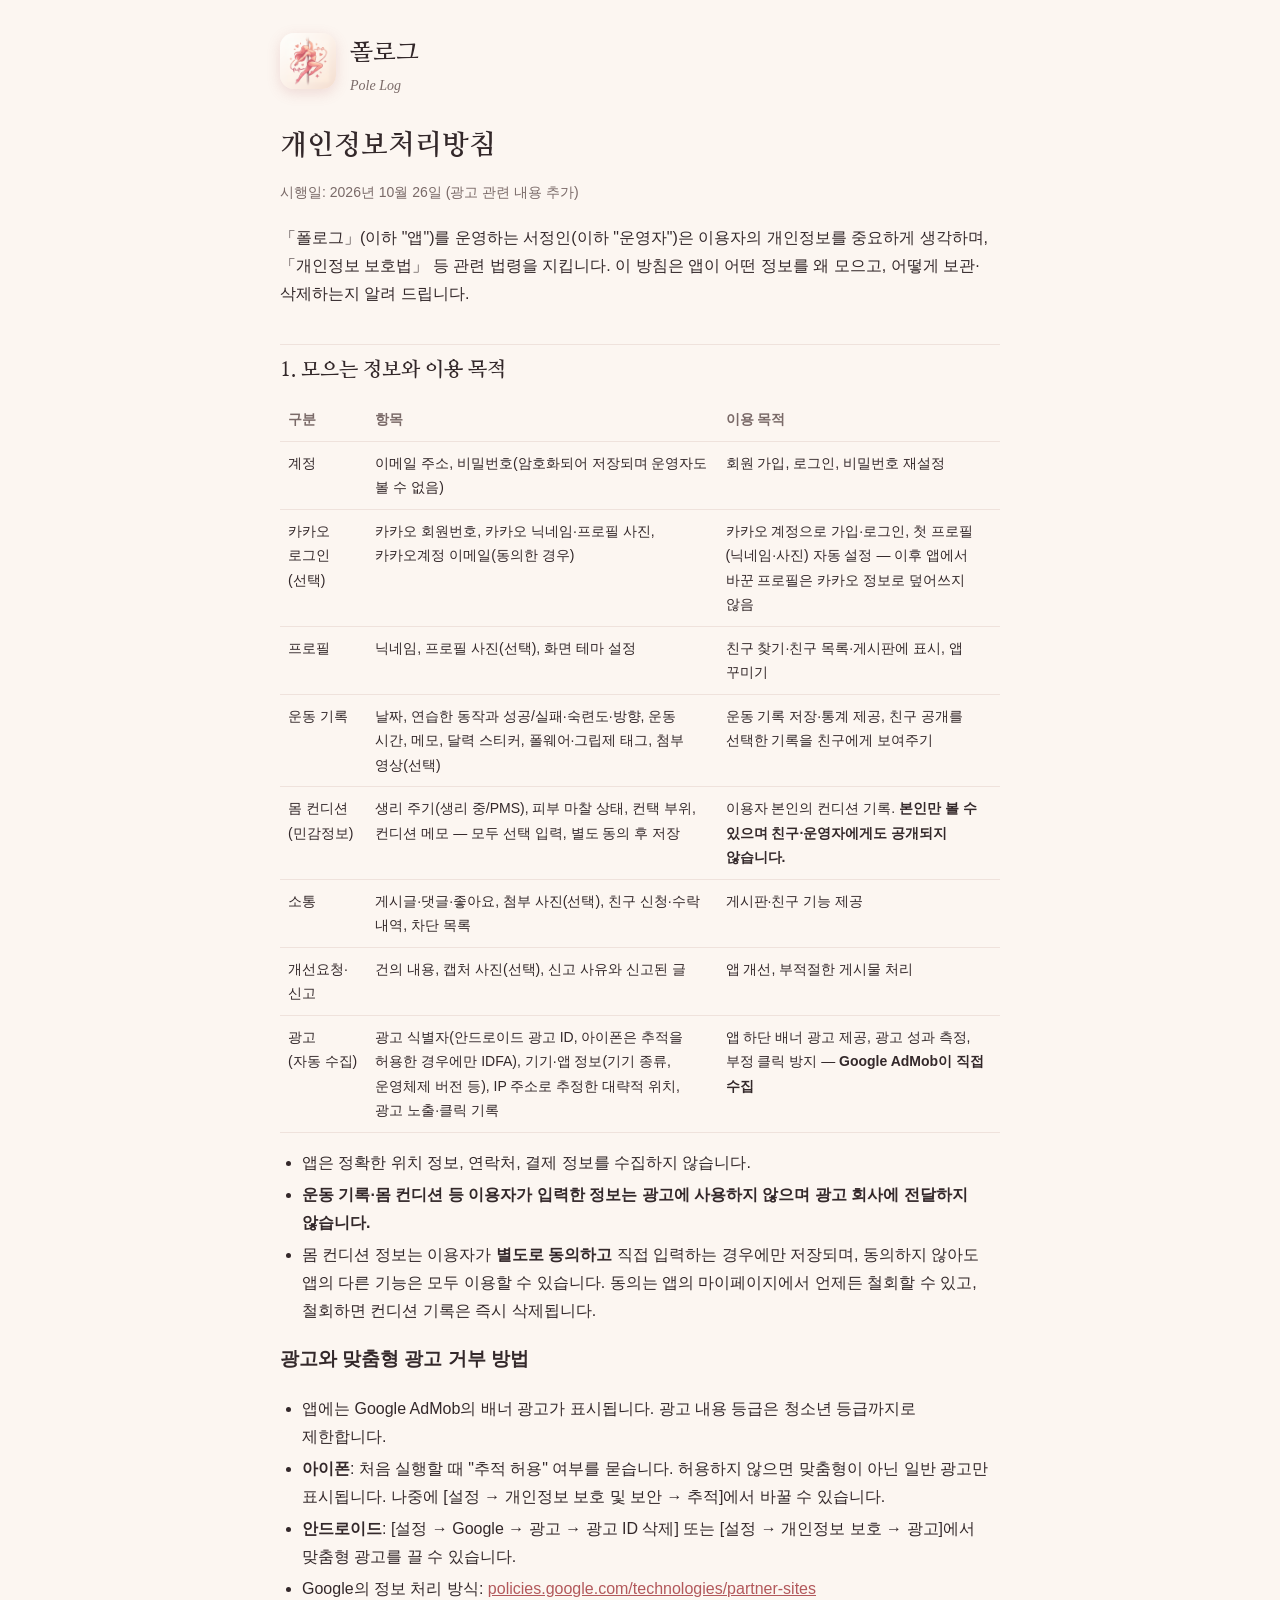
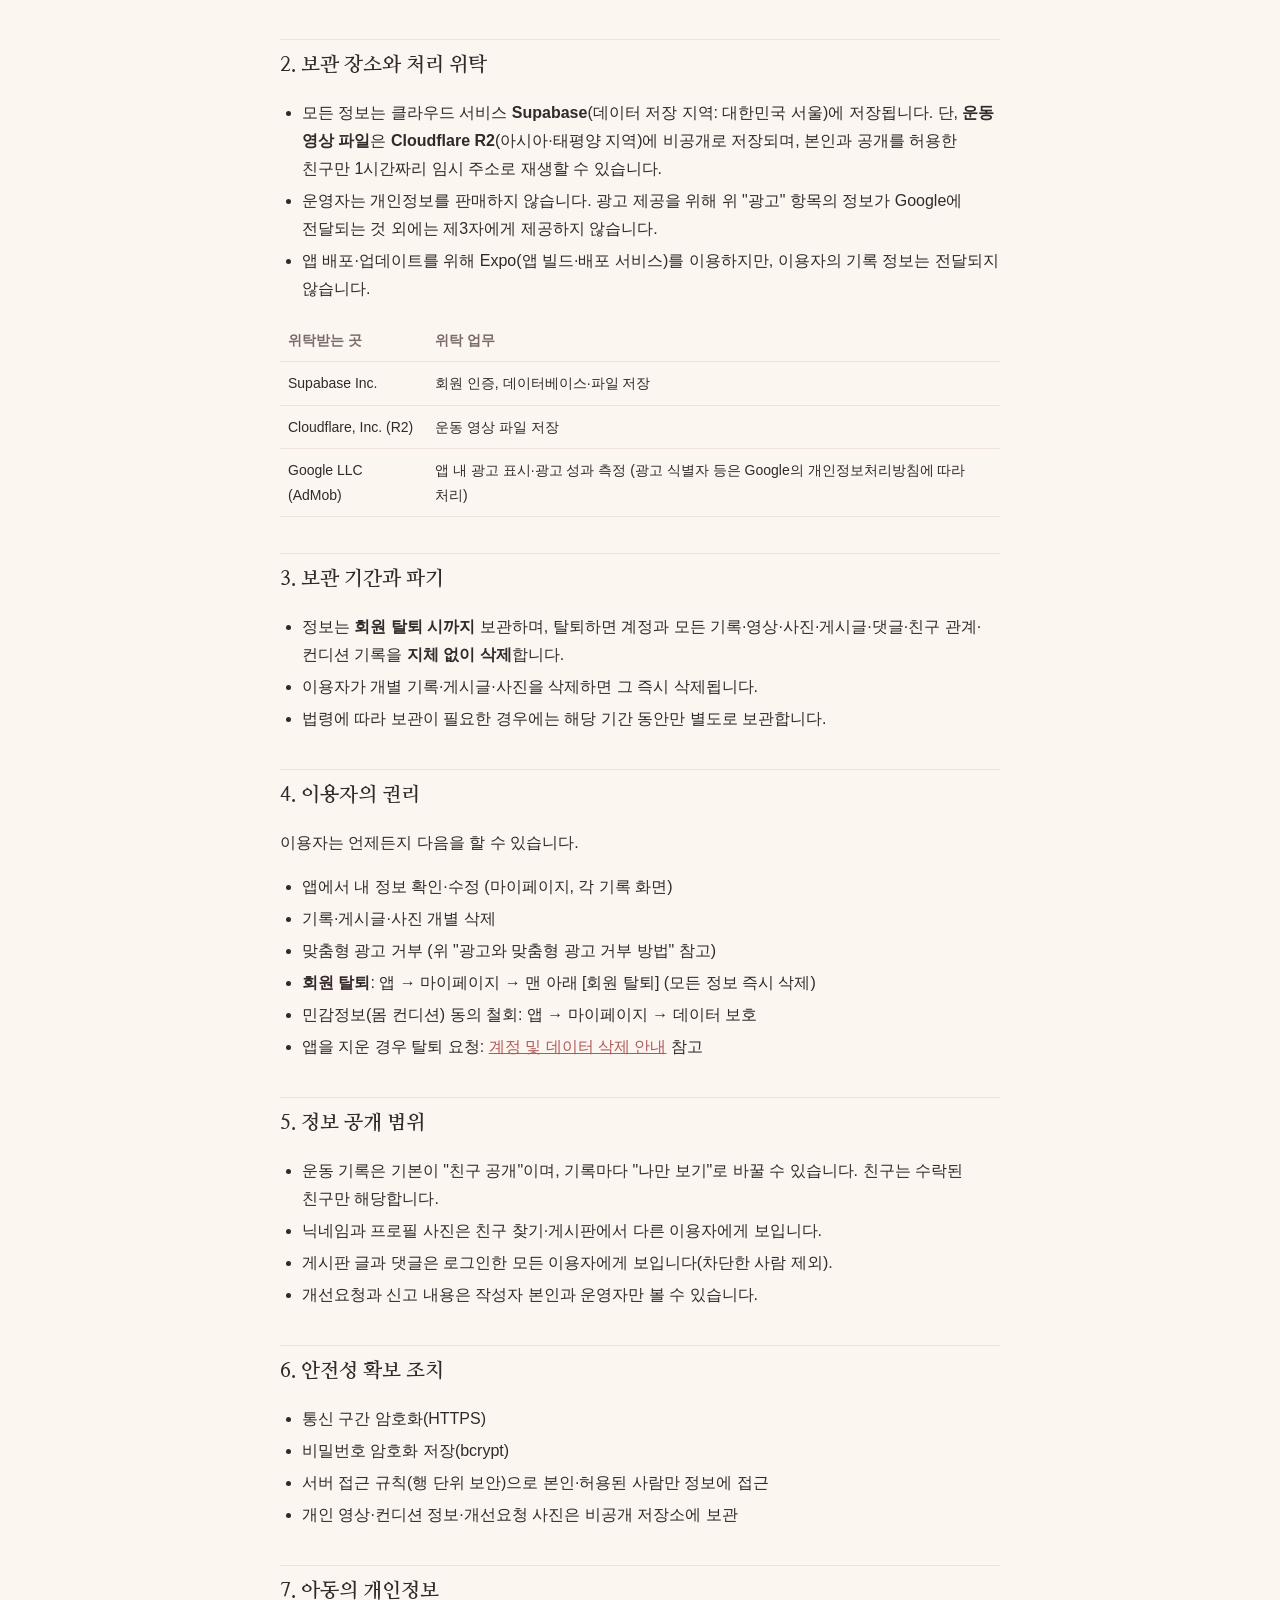
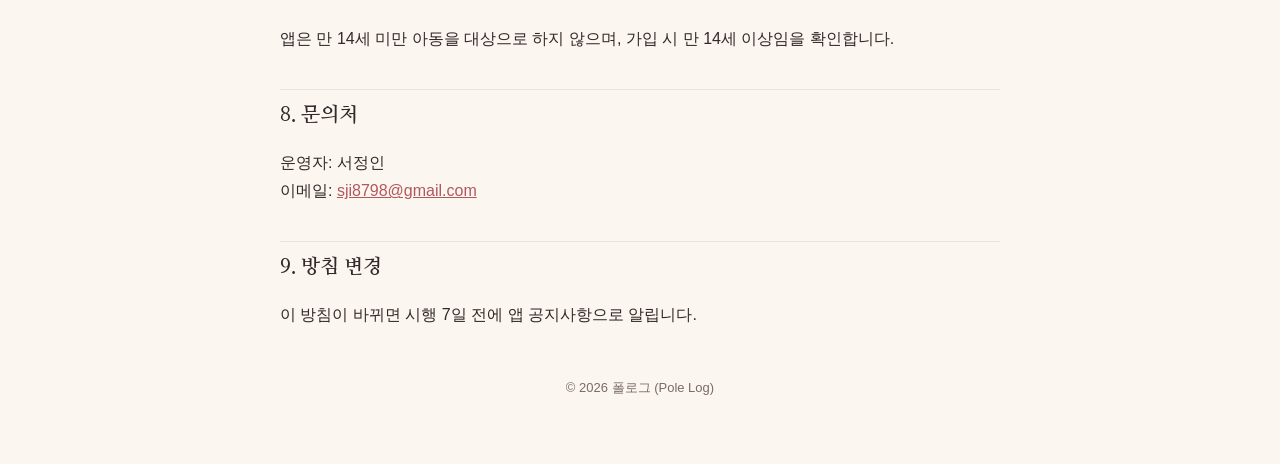
==== commit 4b01f5cc: "개인정보처리방침: 카카오 로그인 수집 항목 추가 Co-Authored-By: Claude Opus 5.5 <noreply@anthropic.com>" ====
--- a/privacy/index.html
+++ b/privacy/index.html
@@ -25,6 +25,7 @@
     <table>
       <tr><th>구분</th><th>항목</th><th>이용 목적</th></tr>
       <tr><td>계정</td><td>이메일 주소, 비밀번호(암호화되어 저장되며 운영자도 볼 수 없음)</td><td>회원 가입, 로그인, 비밀번호 재설정</td></tr>
+      <tr><td>카카오 로그인<br>(선택)</td><td>카카오 회원번호, 카카오 닉네임·프로필 사진, 카카오계정 이메일(동의한 경우)</td><td>카카오 계정으로 가입·로그인, 첫 프로필(닉네임·사진) 자동 설정 — 이후 앱에서 바꾼 프로필은 카카오 정보로 덮어쓰지 않음</td></tr>
       <tr><td>프로필</td><td>닉네임, 프로필 사진(선택), 화면 테마 설정</td><td>친구 찾기·친구 목록·게시판에 표시, 앱 꾸미기</td></tr>
       <tr><td>운동 기록</td><td>날짜, 연습한 동작과 성공/실패·숙련도·방향, 운동 시간, 메모, 달력 스티커, 폴웨어·그립제 태그, 첨부 영상(선택)</td><td>운동 기록 저장·통계 제공, 친구 공개를 선택한 기록을 친구에게 보여주기</td></tr>
       <tr><td>몸 컨디션<br>(민감정보)</td><td>생리 주기(생리 중/PMS), 피부 마찰 상태, 컨택 부위, 컨디션 메모 — 모두 선택 입력, 별도 동의 후 저장</td><td>이용자 본인의 컨디션 기록. <strong>본인만 볼 수 있으며 친구·운영자에게도 공개되지 않습니다.</strong></td></tr>
